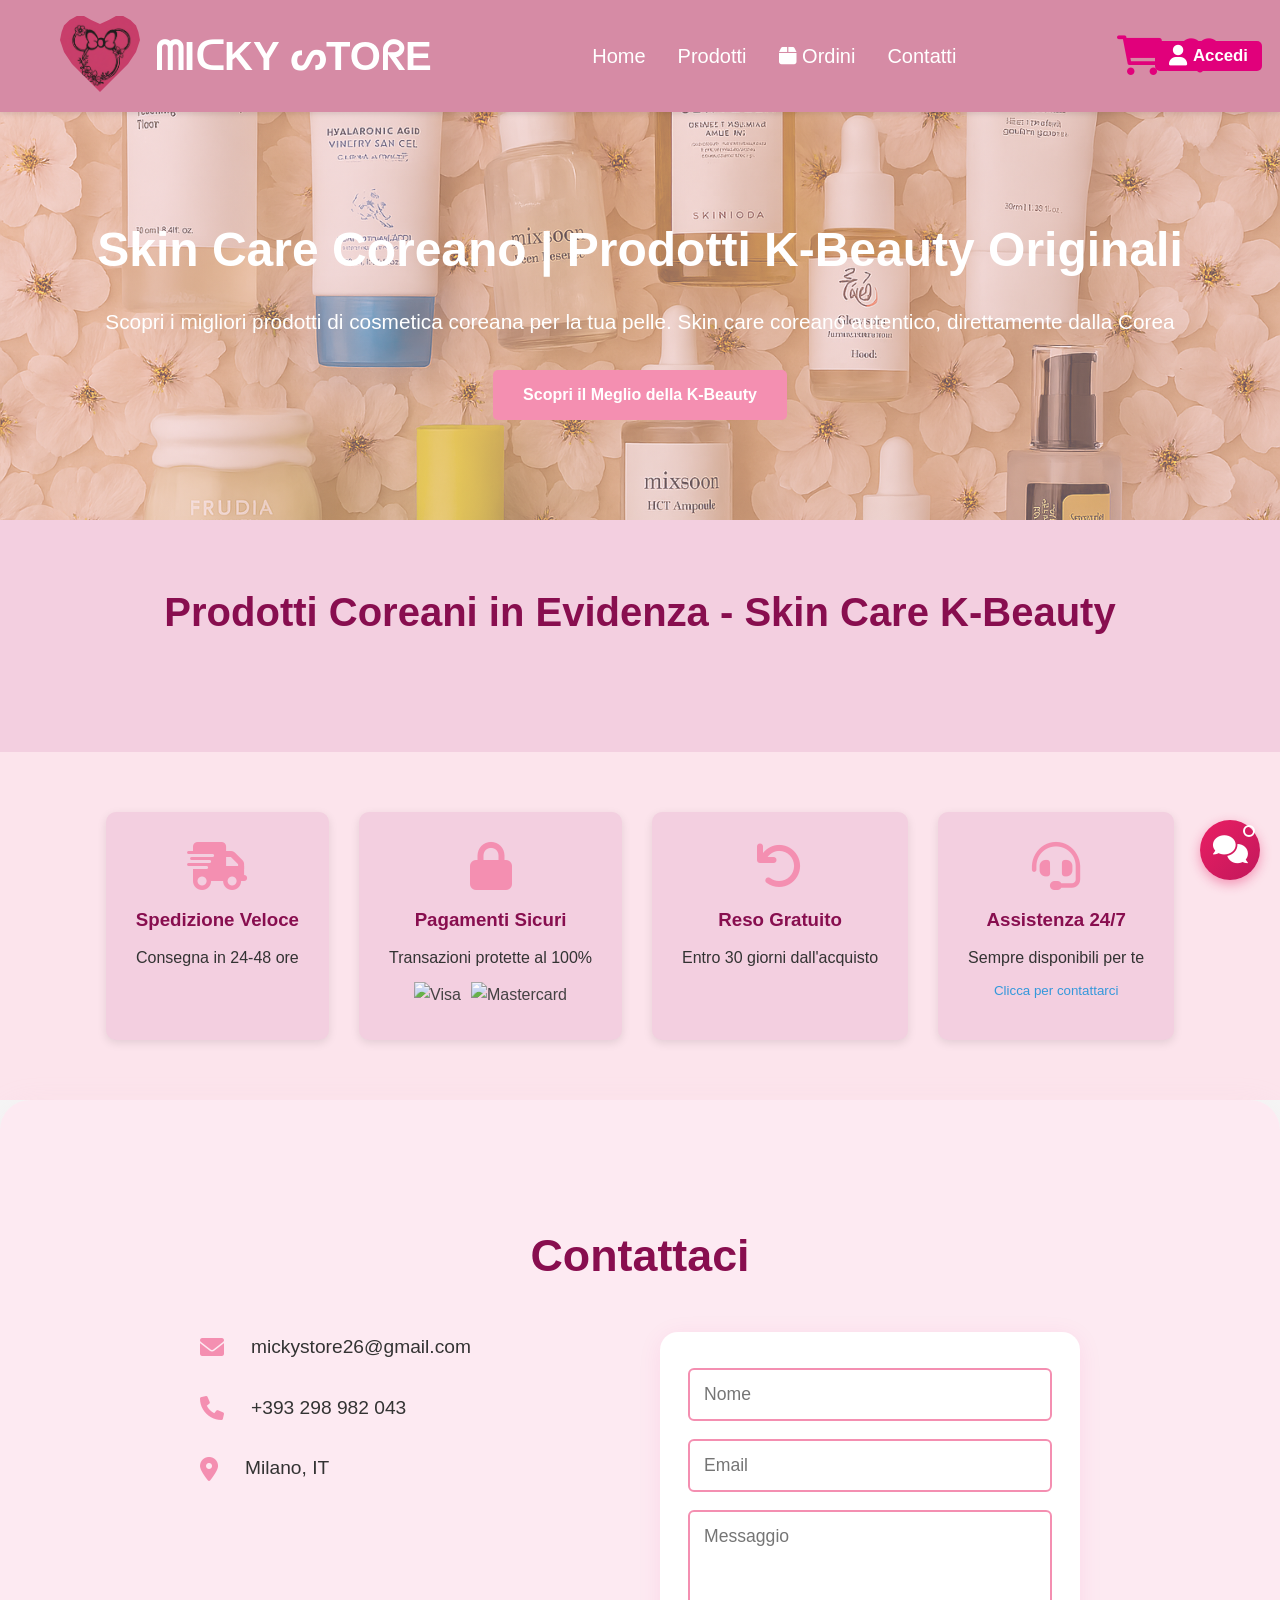
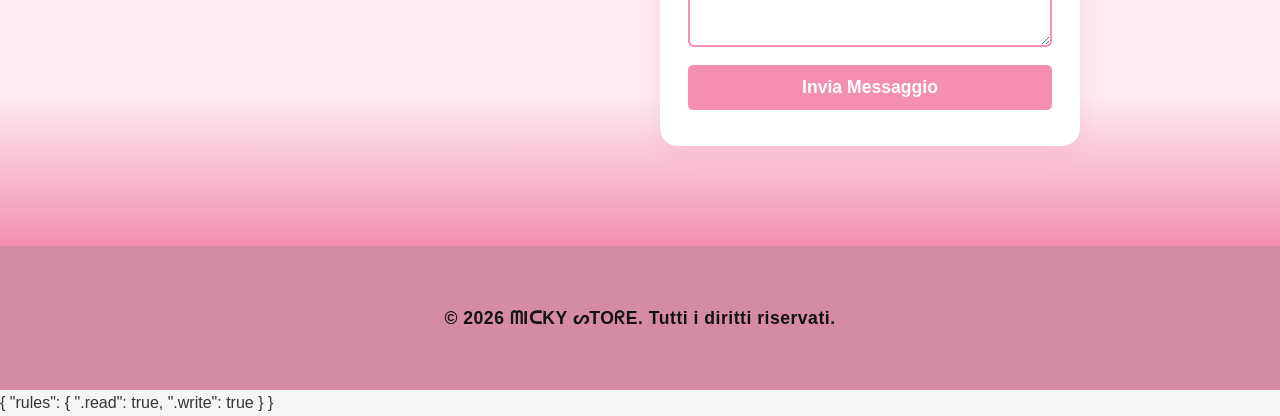
==== index.html @ f50eaa37 "Add files via upload" ====
<!DOCTYPE html>
<html lang="it">

<head>
    <meta charset="UTF-8">
    <meta name="viewport" content="width=device-width, initial-scale=1.0">
    <title>Skin Care Coreano | Prodotti Coreani | ᗰIᑕKY ᔕTOᖇE</title>
    <meta name="description"
        content="Scopri i migliori prodotti di skin care coreano su ᗰIᑕKY ᔕTOᖇE. Cosmetici coreani, K-beauty, prodotti skincare originali dalla Corea. Spedizione in Italia.">
    <meta name="keywords"
        content="skin care coreano, prodotti coreani, k-beauty, cosmetici coreani, skincare coreano, prodotti skincare, beauty coreano, cosmesi coreana, prodotti bellezza coreani">
    <meta name="author" content="ᗰIᑕKY ᔕTOᖇE">
    <meta property="og:title" content="Skin Care Coreano | Prodotti Coreani | ᗰIᑕKY ᔕTOᖇE">
    <meta property="og:description"
        content="I migliori prodotti di skin care coreano e K-beauty. Cosmetici originali dalla Corea.">
    <meta property="og:type" content="website">
    <meta property="og:url" content="https://spiffy-biscotti-c4f42a.netlify.app/">
    <link rel="stylesheet" href="styles.css?v=22">
    <link rel="stylesheet" href="chat.css">
    <link rel="stylesheet" href="https://cdnjs.cloudflare.com/ajax/libs/font-awesome/6.0.0/css/all.min.css">
</head>

<body>
    <!-- Login Modal -->
    <div id="login-modal" class="modal" style="display:none;">
        <div class="modal-content">
            <span class="close-modal" id="close-login-modal">&times;</span>
            <h2>Accedi</h2>
            <form id="login-form">
                <label for="login-username">Username</label>
                <input type="text" id="login-username" name="username" required autocomplete="username">
                <label for="login-password">Password</label>
                <input type="password" id="login-password" name="password" required autocomplete="current-password">
                <div class="remember-row">
                    <input type="checkbox" id="remember-me" name="remember">
                    <label for="remember-me">Ricordami</label>
                </div>
                <button type="submit" class="btn btn-primary">Accedi</button>
            </form>
            <div class="create-account-row">
                <span>Non hai un account?</span>
                <a href="#" id="create-account-link">Crea account</a>
            </div>
        </div>
    </div>
    <!-- Modal Crea Account -->
    <div id="register-modal" class="modal" style="display:none;">
        <div class="modal-content">
            <span class="close-modal" id="close-register-modal">&times;</span>
            <h2>Crea Account</h2>
            <form id="register-form">
                <label for="register-username">Username</label>
                <input type="text" id="register-username" name="username" required autocomplete="username">
                <label for="register-email">Email</label>
                <input type="email" id="register-email" name="email" required autocomplete="email">
                <label for="register-phone">Numero di telefono</label>
                <div class="phone-row">
                    <select id="register-prefix" name="prefix" required style="width: 32%; min-width: 80px;">
                        <option value="+39">🇮🇹 +39</option>
                        <option value="+1">🇺🇸 +1</option>
                        <option value="+44">🇬🇧 +44</option>
                        <option value="+33">🇫🇷 +33</option>
                        <option value="+49">🇩🇪 +49</option>
                        <option value="+34">🇪🇸 +34</option>
                        <option value="+81">🇯🇵 +81</option>
                        <option value="+82">🇰🇷 +82</option>
                        <option value="+86">🇨🇳 +86</option>
                        <option value="+7">🇷🇺 +7</option>
                        <option value="+91">🇮🇳 +91</option>
                        <option value="+55">🇧🇷 +55</option>
                        <option value="+52">🇲🇽 +52</option>
                        <option value="+61">🇦🇺 +61</option>
                        <option value="+90">🇹🇷 +90</option>
                        <option value="+20">🇪🇬 +20</option>
                        <option value="+212">🇲🇦 +212</option>
                        <option value="+234">🇳🇬 +234</option>
                        <option value="+27">🇿🇦 +27</option>
                        <option value="+62">🇮🇩 +62</option>
                        <option value="+66">🇹🇭 +66</option>
                        <option value="+63">🇵🇭 +63</option>
                        <option value="+972">🇮🇱 +972</option>
                        <option value="+7-7">🇰🇿 +7-7</option>
                        <option value="+358">🇫🇮 +358</option>
                        <option value="+46">🇸🇪 +46</option>
                        <option value="+47">🇳🇴 +47</option>
                        <option value="+48">🇵🇱 +48</option>
                        <option value="+351">🇵🇹 +351</option>
                        <option value="+420">🇨🇿 +420</option>
                        <option value="+421">🇸🇰 +421</option>
                        <option value="+386">🇸🇮 +386</option>
                        <option value="+43">🇦🇹 +43</option>
                        <option value="+31">🇳🇱 +31</option>
                        <option value="+32">🇧🇪 +32</option>
                        <option value="+36">🇭🇺 +36</option>
                        <option value="+40">🇷🇴 +40</option>
                        <option value="+30">🇬🇷 +30</option>
                        <option value="+353">🇮🇪 +353</option>
                        <option value="+380">🇺🇦 +380</option>
                        <option value="+375">🇧🇾 +375</option>
                        <option value="+994">🇦🇿 +994</option>
                        <option value="+995">🇬🇪 +995</option>
                        <option value="+998">🇺🇿 +998</option>
                        <option value="+961">🇱🇧 +961</option>
                        <option value="+962">🇯🇴 +962</option>
                        <option value="+964">🇮🇶 +964</option>
                        <option value="+965">🇰🇼 +965</option>
                        <option value="+966">🇸🇦 +966</option>
                        <option value="+971">🇦🇪 +971</option>
                        <option value="+973">🇧🇭 +973</option>
                        <option value="+974">🇶🇦 +974</option>
                        <option value="+975">🇧🇹 +975</option>
                        <option value="+976">🇲🇳 +976</option>
                        <option value="+977">🇳🇵 +977</option>
                        <option value="+880">🇧🇩 +880</option>
                        <option value="+94">🇱🇰 +94</option>
                        <option value="+95">🇲🇲 +95</option>
                        <option value="+960">🇲🇻 +960</option>
                        <option value="+961">🇱🇧 +961</option>
                        <option value="+962">🇯🇴 +962</option>
                        <option value="+963">🇸🇾 +963</option>
                        <option value="+964">🇮🇶 +964</option>
                        <option value="+965">🇰🇼 +965</option>
                        <option value="+966">🇸🇦 +966</option>
                        <option value="+967">🇾🇪 +967</option>
                        <option value="+968">🇴🇲 +968</option>
                        <option value="+970">🇵🇸 +970</option>
                        <option value="+971">🇦🇪 +971</option>
                        <option value="+972">🇮🇱 +972</option>
                        <option value="+973">🇧🇭 +973</option>
                        <option value="+974">🇶🇦 +974</option>
                        <option value="+975">🇧🇹 +975</option>
                        <option value="+976">🇲🇳 +976</option>
                        <option value="+977">🇳🇵 +977</option>
                        <!-- Altri prefissi possono essere aggiunti -->
                    </select>
                    <input type="tel" id="register-phone" name="phone" required pattern="[0-9]{5,15}" autocomplete="tel"
                        placeholder="es. 3331234567" style="width: 66%; margin-left: 2%;">
                </div>
                <label for="register-password">Password</label>
                <input type="password" id="register-password" name="password" required autocomplete="new-password">
                <button type="submit" class="btn btn-primary">Registrati</button>
            </form>
        </div>
    </div>
    <!-- Header e Navigazione -->
    <header>
        <nav class="navbar">
            <div class="container">
                <div class="logo">
                    <img src="1768777026909.jpg" alt="Skin Care Coreano - Prodotti Coreani K-Beauty" class="logo-img">
                    <h1 class="store-name">ᗰIᑕKY ᔕTOᖇE</h1>
                </div>
                <div class="login-absolute">
                    <a href="#" class="login-link" title="Accedi">
                        <i class="fas fa-user"></i>
                        <span class="login-text">Accedi</span>
                    </a>
                </div>
                <ul class="nav-menu">
                    <li><a href="index.html" class="active">Home</a></li>
                    <li><a href="prodotti.html">Prodotti</a></li>
                    <li><a href="ordini-admin.html"><i class="fas fa-box"></i> Ordini</a></li>
                    <li><a href="#contatti">Contatti</a></li>
                </ul>
                <div class="cart-wishlist">
                    <a href="carrello.html" class="cart-link">
                        <i class="fas fa-shopping-cart"></i>
                        <span id="cart-count" class="cart-count">0</span>
                    </a>
                    <a href="#" class="wishlist-link" onclick="showWishlistModal()" title="La mia lista desideri">
                        <i class="fas fa-heart"></i>
                        <span class="wishlist-count">0</span>
                    </a>
                </div>
            </div>
        </nav>
    </header>

    <!-- Hero Section -->
    <section class="hero">
        <div class="hero-content">
            <h2>Skin Care Coreano | Prodotti K-Beauty Originali</h2>
            <p>Scopri i migliori prodotti di cosmetica coreana per la tua pelle. Skin care coreano autentico,
                direttamente dalla Corea</p>
            <a href="prodotti.html" class="btn btn-primary">Scopri il Meglio della K-Beauty</a>
        </div>
    </section>

    <!-- Prodotti in Evidenza -->
    <section class="featured-products">
        <div class="container">
            <h2 class="section-title">Prodotti Coreani in Evidenza - Skin Care K-Beauty</h2>
            <div class="products-grid" id="featured-products">
                <!-- I prodotti verranno caricati dinamicamente -->
            </div>
        </div>
    </section>

    <!-- Caratteristiche -->
    <section class="features">
        <div class="container">
            <div class="features-grid">
                <div class="feature-card">
                    <i class="fas fa-shipping-fast"></i>
                    <h3>Spedizione Veloce</h3>
                    <p>Consegna in 24-48 ore</p>
                </div>
                <div class="feature-card">
                    <i class="fas fa-lock"></i>
                    <h3>Pagamenti Sicuri</h3>
                    <p>Transazioni protette al 100%</p>
                    <div class="payment-logos">
                        <img src="Visa_Brandmark_RGB_2021_PNG/Visa_Brandmark_Blue_RGB_2021.png" alt="Visa"
                            class="payment-logo">
                        <img src="Mastercard%20Symbol%20-%20PNG/Artwork/Mastercard%20Symbol%2045px%20PNG/ma_symbol_opt_45_1x.png"
                            alt="Mastercard" class="payment-logo">
                    </div>
                </div>
                <div class="feature-card">
                    <i class="fas fa-undo"></i>
                    <h3>Reso Gratuito</h3>
                    <p>Entro 30 giorni dall'acquisto</p>
                </div>
                <div class="feature-card" style="cursor: pointer;"
                    onclick="window.location.href='mailto:mickystore26@gmail.com?subject=Richiesta Assistenza'">
                    <i class="fas fa-headset"></i>
                    <h3>Assistenza 24/7</h3>
                    <p>Sempre disponibili per te</p>
                    <small style="color: #3498db; margin-top: 10px; display: block;">Clicca per contattarci</small>
                </div>
            </div>
        </div>
    </section>

    <!-- Contatti -->
    <section id="contatti" class="contact"
        style="padding: 120px 0 100px 0; background: linear-gradient(180deg, #fdeaf2 80%, #f48fb1 100%); border-radius: 30px 30px 0 0; box-shadow: 0 8px 32px rgba(243, 207, 224, 0.18);">
        <div class="container">
            <h2 class="section-title" style="font-size: 2.8rem; margin-bottom: 2.5rem;">Contattaci</h2>
            <div class="contact-content"
                style="display: flex; flex-wrap: wrap; gap: 60px; justify-content: center; align-items: flex-start;">
                <div class="contact-info" style="flex: 1 1 320px; max-width: 400px;">
                    <div class="info-item" style="margin-bottom: 30px; font-size: 1.2rem;">
                        <i class="fas fa-envelope"></i>
                        <p style="margin-left: 12px;">mickystore26@gmail.com</p>
                    </div>
                    <div class="info-item" style="margin-bottom: 30px; font-size: 1.2rem;">
                        <i class="fas fa-phone"></i>
                        <p style="margin-left: 12px;">+393 298 982 043</p>
                    </div>
                    <div class="info-item" style="font-size: 1.2rem;">
                        <i class="fas fa-map-marker-alt"></i>
                        <p style="margin-left: 12px;">Milano, IT</p>
                    </div>
                </div>
                <form class="contact-form" id="contact-form"
                    style="flex: 1 1 320px; max-width: 420px; background: #fff; border-radius: 18px; box-shadow: 0 4px 24px rgba(225,0,123,0.08); padding: 36px 28px; display: flex; flex-direction: column; gap: 18px;">
                    <input type="text" name="name" placeholder="Nome" required
                        style="padding: 14px; border: 2px solid #f48fb1; border-radius: 6px; font-size: 1.1rem;">
                    <input type="email" name="email" placeholder="Email" required
                        style="padding: 14px; border: 2px solid #f48fb1; border-radius: 6px; font-size: 1.1rem;">
                    <textarea name="message" placeholder="Messaggio" rows="5" required
                        style="padding: 14px; border: 2px solid #f48fb1; border-radius: 6px; font-size: 1.1rem;"></textarea>
                    <button type="submit" class="btn btn-primary" style="font-size: 1.1rem;">Invia Messaggio</button>
                </form>
            </div>
        </div>
    </section>

    <!-- Footer -->
    <footer>
        <div class="container" style="text-align: center; padding: 18px 0 8px 0;">
            <p style="margin: 0 auto; font-size: 1.1rem; font-weight: 600; letter-spacing: 0.5px; color: #111;">&copy;
                2026 ᗰIᑕKY ᔕTOᖇE. Tutti i diritti riservati.</p>
        </div>
    </footer>

    <script src="script.js"></script>
    <!-- Firebase SDK -->
    <script src="https://www.gstatic.com/firebasejs/8.10.1/firebase-app.js"></script>
    <script src="https://www.gstatic.com/firebasejs/8.10.1/firebase-database.js"></script>
    <script src="https://www.gstatic.com/firebasejs/8.10.1/firebase-auth.js"></script>
    <script>
        // Configurazione Firebase reale
        const firebaseConfig = {
            apiKey: "AIzaSyBINdSuBqKjP8pW_wx_i6O15PCQSpduubs",
            authDomain: "my-project-db329.firebaseapp.com",
            databaseURL: "https://my-project-db329-default-rtdb.firebaseio.com",
            projectId: "my-project-db329",
            storageBucket: "my-project-db329.firebasestorage.app",
            messagingSenderId: "898811994508",
            appId: "1:898811994508:web:891289864eaf7f0e50b6a9",
            measurementId: "G-3742HRSZ0L"
        };
        firebase.initializeApp(firebaseConfig);
        const db = firebase.database();
        // Autenticazione anonima
        firebase.auth().signInAnonymously().catch((error) => {
            console.error('Errore autenticazione Firebase:', error);
        });
    </script>
    <script src="chat.js?v=3"></script>
</body>

</html>

{
"rules": {
".read": true,
".write": true
}
}
---- styles.css ----
/* Allinea prefisso e telefono nella registrazione */
.phone-row {
    display: flex;
    gap: 0.5rem;
    align-items: center;
    margin-bottom: 0.7rem;
}

/* Modal Login */
.modal {
    display: none;
    position: fixed;
    z-index: 3000;
    left: 0;
    top: 0;
    width: 100vw;
    height: 100vh;
    background: rgba(0, 0, 0, 0.35);
    align-items: center;
    justify-content: center;
}

/* Mostra il modal solo quando ha la classe active */
.modal.active {
    display: flex !important;
    z-index: 3000;
}

.modal-content {
    background: #fff;
    padding: 2.5rem 2rem 2rem 2rem;
    border-radius: 12px;
    box-shadow: 0 4px 32px rgba(0, 0, 0, 0.18);
    min-width: 320px;
    max-width: 90vw;
    position: relative;
    display: flex;
    flex-direction: column;
    gap: 1.1rem;
}

.modal-content h2 {
    color: #e1007b;
    margin-bottom: 0.5rem;
    font-size: 1.5rem;
    text-align: center;
}

.modal-content label {
    font-weight: 500;
    margin-bottom: 0.2rem;
}

.modal-content input[type="text"],
.modal-content input[type="password"],
.modal-content input[type="email"],
.modal-content input[type="tel"] {
    width: 100%;
    padding: 0.5rem 0.7rem;
    border: 1px solid #e7b2c7;
    border-radius: 5px;
    margin-bottom: 0.7rem;
    font-size: 1rem;
}

.remember-row {
    display: flex;
    align-items: center;
    gap: 0.5rem;
    margin-bottom: 1rem;
}

.create-account-row {
    text-align: center;
    margin-top: 0.5rem;
    font-size: 0.98rem;
}

.create-account-row a {
    color: #e1007b;
    text-decoration: underline;
    margin-left: 0.3rem;
}

.close-modal {
    position: absolute;
    top: 10px;
    right: 18px;
    font-size: 1.5rem;
    color: #e1007b;
    cursor: pointer;
    font-weight: bold;
}

/* Login absolute right */
.login-absolute {
    position: fixed;
    right: 0;
    top: 24px;
    height: 64px;
    display: flex;
    align-items: center;
    padding-right: 18px;
    z-index: 2000;
}

.navbar .container {
    position: relative;
}

/* Cart, Wishlist, Login icons container */
.cart-wishlist-login {
    display: flex;
    align-items: center;
    gap: 18px;
}

/* Login widget styles */
.cart-link {
    position: relative;
    color: #e1007b;
    font-size: 2.5rem;
    text-decoration: none;
    transition: color 0.3s;
}

.cart-link:hover {
    color: #e1007b;
}

.wishlist-link {
    color: #e1007b;
    font-size: 2.5rem;
    text-decoration: none;
    transition: color 0.3s;
}

.wishlist-link:hover {
    color: #e1007b;
}

.login-link .fa-user {
    font-size: 1.3rem;
}

.login-text {
    font-size: 1.05rem;
}

/* Cart and Wishlist icons container */
.cart-wishlist {
    display: flex;
    align-items: center;
    gap: 18px;
}

.login-link {
    display: flex;
    align-items: center;
    gap: 6px;
    color: #fff;
    background: #e1007b;
    font-size: 1.15rem;
    text-decoration: none;
    font-weight: 600;
    padding: 2px 14px;
    border-radius: 5px;
    transition: background 0.2s, color 0.2s;
}

.logout-link {
    display: flex;
    align-items: center;
    gap: 6px;
    color: #fff;
    background: #e1007b;
    font-size: 1.15rem;
    text-decoration: none;
    font-weight: 600;
    padding: 2px 14px;
    border-radius: 5px;
    transition: background 0.2s, color 0.2s;
    margin-left: 0;
}

.logout-link:hover {
    background: #d68ba5;
    color: #fff;
}

.login-link:hover {
    background: #e1007b;
    color: #fff;
}

/* Reset e Impostazioni Generali */
* {
    margin: 0;
    padding: 0;
    box-sizing: border-box;
}

body {
    font-family: 'Segoe UI', Tahoma, Geneva, Verdana, sans-serif;
    line-height: 1.6;
    color: #333;
    background-color: #f5f5f5;
}

.container {
    max-width: 1200px;
    margin: 0 auto;
    padding: 0 20px;
}

/* Header e Navigazione */
header {
    background-color: #d68ba5;
    color: white;
    box-shadow: 0 2px 5px rgba(0, 0, 0, 0.1);
    position: sticky;
    top: 0;
    z-index: 1000;
}

.navbar {
    padding: 1rem 0;
}

.navbar .container {
    display: flex;
    justify-content: space-between;
    align-items: center;
}

.logo {
    display: flex;
    align-items: center;
    gap: 15px;
}

.logo-img {
    height: 80px;
    width: 80px;
    object-fit: cover;
    filter: drop-shadow(0 2px 4px rgba(0, 0, 0, 0.2));
    clip-path: polygon(50% 10%,
            61% 5%, 70% 0%, 79% 0%, 88% 5%,
            95% 12%, 98% 20%, 100% 30%,
            95% 45%, 85% 60%, 70% 75%,
            50% 95%,
            30% 75%, 15% 60%, 5% 45%,
            0% 30%, 2% 20%, 5% 12%,
            12% 5%, 21% 0%, 30% 0%, 39% 5%);
}

.store-name {
    color: #fff;
    font-size: 2.5rem;
    font-weight: 700;
    margin: 0;
}

.logo i {
    color: #ff80ab;
}

.nav-menu {
    display: flex;
    list-style: none;
    gap: 2rem;
}

.nav-menu a {
    color: white;
    text-decoration: none;
    font-weight: 500;
    font-size: 1.25rem;
    transition: color 0.3s;
}

.nav-menu a:hover {
    color: #ec407a;
    font-weight: bold;
}

.cart-icon {
    position: relative;
}

.cart-icon a {
    color: white;
    font-size: 2rem;
    position: relative;
    text-decoration: none;
}

.cart-icon a.active {
    color: #ff80ab;
}

.cart-count,
.wishlist-count {
    position: absolute;
    top: -8px;
    right: -8px;
    background-color: #f48fb1;
    color: white;
    border-radius: 50%;
    width: 24px;
    height: 24px;
    display: flex;
    align-items: center;
    justify-content: center;
    font-size: 0.85rem;
    font-weight: bold;
    /* Animation for badge */
    transition: box-shadow 0.2s;
}

/* Pulse animation for cart badge */
.cart-count.pulse,
.cart-count:hover {
    animation: cart-badge-pulse 0.6s;
}

@keyframes cart-badge-pulse {
    0% {
        transform: scale(1);
        box-shadow: 0 0 0 0 rgba(225, 0, 90, 0.7);
    }

    70% {
        transform: scale(1.2);
        box-shadow: 0 0 0 10px rgba(225, 0, 90, 0);
    }

    100% {
        transform: scale(1);
        box-shadow: 0 0 0 0 rgba(225, 0, 90, 0);
    }
}


/* Hero Section */
.hero {
    /* Stronger pink overlay */
    background: linear-gradient(135deg, rgba(243, 207, 224, 0.40) 0%, rgba(243, 207, 224, 0.40) 100%),
        url("sfondo orizzontale p.png") center/cover no-repeat;
    color: white;
    padding: 100px 20px;
    text-align: center;
}

.hero-content h2 {
    font-size: 3rem;
    margin-bottom: 1rem;
}

.hero-content p {
    font-size: 1.3rem;
    margin-bottom: 2rem;
}

/* Bottoni */
.btn {
    display: inline-block;
    padding: 12px 30px;
    text-decoration: none;
    border-radius: 5px;
    font-weight: 600;
    transition: all 0.3s;
    border: none;
    cursor: pointer;
    font-size: 1rem;
}

.btn-primary {
    background-color: #f48fb1;
    color: white;
}

.btn-primary:hover {
    background-color: #d68ba5;
    transform: translateY(-2px);
    box-shadow: 0 5px 15px rgba(233, 30, 99, 0.3);
}

.btn-secondary {
    background-color: #95a5a6;
    color: white;
}

.btn-secondary:hover {
    background-color: #7f8c8d;
}

.btn-block {
    display: block;
    width: 100%;
    margin-bottom: 10px;
}

/* Sezioni */
.section-title {
    text-align: center;
    font-size: 2.5rem;
    margin-bottom: 3rem;
    color: #880e4f;
}

.featured-products,
.products-catalog {
    padding: 60px 20px;
    background-color: #f3cfe0;
}

/* Griglia Prodotti */
.products-grid {
    display: grid;
    grid-template-columns: repeat(auto-fill, minmax(280px, 1fr));
    gap: 30px;
}

.product-card {
    background: #fdeaf2;
    border-radius: 10px;
    overflow: hidden;
    box-shadow: 0 3px 10px rgba(0, 0, 0, 0.1);
    transition: transform 0.3s, box-shadow 0.3s;
}

.product-card:hover {
    transform: translateY(-5px);
    box-shadow: 0 5px 20px rgba(0, 0, 0, 0.15);
}

.product-image {
    width: 100%;
    height: 250px;
    object-fit: cover;
}

.product-info {
    padding: 20px;
}

.product-category {
    color: #7f8c8d;
    font-size: 0.9rem;
    background: #f3cfe0;
    margin-bottom: 5px;
}

.product-name {
    font-size: 1.2rem;
    margin-bottom: 10px;
    color: #880e4f;
}

.product-description {
    color: #7f8c8d;
    font-size: 0.9rem;
    margin-bottom: 15px;
}

.product-footer {
    display: flex;
    justify-content: space-between;
    align-items: center;
}

.product-price {
    font-size: 1.5rem;
    font-weight: bold;
    color: #d68ba5;
}

.btn-add-cart {
    background-color: #f48fb1;
    color: white;
    border: none;
    padding: 10px 20px;
    border-radius: 5px;
    cursor: pointer;
    font-weight: 600;
    transition: background-color 0.3s;
}

.btn-add-cart:hover {
    background-color: #d68ba5;
}

/* Caratteristiche */
.features {
    padding: 60px 20px;
    background-color: #fce4ec;
}

.features-grid {
    display: flex;
    flex-direction: row;
    gap: 30px;
    justify-content: center;
    align-items: stretch;
}

.feature-card {
    text-align: center;
    padding: 30px;
    background: #f3cfe0;
    border-radius: 10px;
    box-shadow: 0 3px 10px rgba(0, 0, 0, 0.1);
}

.feature-card i {
    font-size: 3rem;
    color: #f48fb1;
    margin-bottom: 15px;
}

.feature-card h3 {
    margin-bottom: 10px;
    color: #880e4f;
}

/* Payment Logos */
.payment-logos {
    display: flex;
    gap: 10px;
    justify-content: center;
    align-items: center;
    margin-top: 12px;
}

.payment-logo {
    height: 28px;
    width: auto;
    opacity: 0.9;
    transition: all 0.3s;
}

.payment-logo:hover {
    opacity: 1;
    transform: scale(1.08);
}

/* Filtri */
.filters {
    background-color: #f3cfe0;
    padding: 30px 20px;
    box-shadow: 0 2px 5px rgba(0, 0, 0, 0.1);
}

.filter-bar {
    display: flex;
    gap: 20px;
    flex-wrap: wrap;
    align-items: center;
}

.search-box {
    flex: 1;
    min-width: 200px;
    position: relative;
}

.search-box input {
    width: 100%;
    padding: 12px 40px 12px 15px;
    border: 2px solid #ddd;
    border-radius: 5px;
    font-size: 1rem;
}

.search-box i {
    position: absolute;
    right: 15px;
    top: 50%;
    transform: translateY(-50%);
}

.sort-filter select {
    padding: 12px 15px;
    border: 2px solid #ddd;
    border-radius: 5px;
    font-size: 1rem;
    cursor: pointer;
}

/* Contatti */
.contact {
    padding: 100px 20px 80px 20px;
    background: linear-gradient(180deg, #fdeaf2 80%, #f48fb1 100%);
    border-radius: 30px 30px 0 0;
    margin-bottom: 0;
    box-shadow: 0 8px 32px rgba(243, 207, 224, 0.18);
}

.contact-content {
    display: grid;
    grid-template-columns: repeat(auto-fit, minmax(300px, 1fr));
    gap: 40px;
}

.contact-info .info-item {
    display: flex;
    align-items: center;
    gap: 15px;
    margin-bottom: 20px;
}

.contact-info i {
    font-size: 1.5rem;
    color: #f48fb1;
}

.contact-form {
    display: flex;
    flex-direction: column;
    gap: 15px;
}

.contact-form input,
.contact-form textarea {
    padding: 12px;
    border: 2px solid #ddd;
    border-radius: 5px;
    font-size: 1rem;
    font-family: inherit;
}

/* Carrello */
.cart-section {
    padding: 60px 20px;
    min-height: 60vh;
}

.empty-cart {
    text-align: center;
    padding: 60px 20px;
}

.empty-cart i {
    font-size: 5rem;
    color: #bdc3c7;
    margin-bottom: 20px;
}

.empty-cart h3 {
    font-size: 2rem;
    margin-bottom: 10px;
    color: #2c3e50;
}

.cart-content {
    background: #f3cfe0;
    border-radius: 10px;
    padding: 30px;
    box-shadow: 0 3px 10px rgba(0, 0, 0, 0.1);
}

#cart-items {
    display: grid;
    grid-template-columns: 2fr 1fr;
    gap: 30px;
}

.cart-item {
    display: flex;
    gap: 20px;
    padding: 20px;
    border: 1px solid #ecf0f1;
    border-radius: 10px;
    margin-bottom: 15px;
}

.cart-item-image {
    width: 100px;
    height: 100px;
    object-fit: cover;
    border-radius: 5px;
}

.cart-item-details {
    flex: 1;
}

.cart-item-name {
    font-size: 1.2rem;
    font-weight: 600;
    margin-bottom: 5px;
}

.cart-item-price {
    color: #d68ba5;
    font-weight: 600;
    font-size: 1.1rem;
    margin-bottom: 10px;
}

.cart-item-quantity {
    display: flex;
    align-items: center;
    gap: 10px;
}

.quantity-btn {
    background-color: #f48fb1;
    color: white;
    border: none;
    width: 30px;
    height: 30px;
    border-radius: 5px;
    cursor: pointer;
    font-size: 1rem;
}

.quantity-btn:hover {
    background-color: #d68ba5;
}

.remove-btn {
    background-color: #d68ba5;
    color: white;
    border: none;
    padding: 8px 15px;
    border-radius: 5px;
    cursor: pointer;
    margin-top: 10px;
}

.remove-btn:hover {
    background-color: #880e4f;
}

.cart-summary {
    background-color: #fce4ec;
    padding: 25px;
    border-radius: 10px;
    height: fit-content;
}

.cart-summary h3 {
    margin-bottom: 20px;
    color: #880e4f;
}

.summary-row {
    display: flex;
    justify-content: space-between;
    margin-bottom: 15px;
    font-size: 1.1rem;
}

.summary-row.total {
    border-top: 2px solid #bdc3c7;
    padding-top: 15px;
    font-weight: bold;
    font-size: 1.3rem;
    color: #880e4f;
}

/* Footer */
footer {
    background-color: #d68ba5;
    color: white;
    padding: 40px 20px 50px 20px;
    text-align: center;
    font-size: 1.15rem;
    letter-spacing: 0.5px;
    display: flex;
    flex-direction: column;
    align-items: center;
    justify-content: center;
}

.social-links {
    margin-top: 15px;
}

.social-links a {
    color: white;
    font-size: 1.5rem;
    margin: 0 10px;
    transition: color 0.3s;
}

.social-links a:hover {
    color: #ff80ab;
}

/* Responsive */
@media (max-width: 768px) {
    .navbar .container {
        flex-wrap: wrap;
    }

    .nav-menu {
        flex-direction: column;
        gap: 1rem;
        width: 100%;
        margin-top: 1rem;
    }

    .hero-content h2 {
        font-size: 2rem;
    }

    .hero-content p {
        font-size: 1rem;
    }

    #cart-items {
        grid-template-columns: 1fr;
    }

    .cart-item {
        flex-direction: column;
        text-align: center;
    }

    .cart-item-image {
        width: 100%;
        height: 200px;
    }

}

/* Wishlist Button Styles */
.product-actions {
    display: flex;
    gap: 0.5rem;
    width: 100%;
}

.btn-wishlist {
    background: #e91e63;
    border: none;
    color: white;
    padding: 0.5rem 1rem;
    border-radius: 5px;
    cursor: pointer;
    font-size: 1rem;
    transition: background 0.3s ease;
    display: flex;
    align-items: center;
    justify-content: center;
}

.btn-wishlist:hover {
    background: #c2185b;
}

.btn-add-cart {
    flex: 1;
}

.wishlist-count {
    position: absolute;
    top: -8px;
    right: -8px;
    background-color: #e91e63;
    color: white;
    border-radius: 50%;
    width: 24px;
    height: 24px;
    display: flex;
    align-items: center;
    justify-content: center;
    font-size: 0.85rem;
    font-weight: bold;
    transition: box-shadow 0.2s;
}

/* Wishlist Modal Styles */
.wishlist-modal {
    display: none;
    position: fixed;
    z-index: 3000;
    left: 0;
    top: 0;
    width: 100vw;
    height: 100vh;
    background: rgba(0, 0, 0, 0.35);
    align-items: center;
    justify-content: center;
}

.wishlist-modal.active {
    display: flex !important;
}

.wishlist-modal-content {
    background: #fff;
    border-radius: 12px;
    box-shadow: 0 4px 32px rgba(0, 0, 0, 0.18);
    width: 90%;
    max-width: 600px;
    max-height: 80vh;
    display: flex;
    flex-direction: column;
}

.wishlist-modal-header {
    background: #e91e63;
    color: white;
    padding: 1.5rem;
    border-radius: 12px 12px 0 0;
    display: flex;
    justify-content: space-between;
    align-items: center;
}

.wishlist-modal-header h2 {
    margin: 0;
    font-size: 1.5rem;
}

.close-wishlist {
    background: none;
    border: none;
    color: white;
    font-size: 2rem;
    cursor: pointer;
    padding: 0;
    width: 2rem;
    height: 2rem;
    display: flex;
    align-items: center;
    justify-content: center;
}

.close-wishlist:hover {
    opacity: 0.8;
}

.wishlist-modal-body {
    padding: 1.5rem;
    overflow-y: auto;
    flex: 1;
}

.empty-wishlist {
    text-align: center;
    color: #7f8c8d;
    padding: 2rem;
    font-size: 1.1rem;
}

.wishlist-items {
    display: flex;
    flex-direction: column;
    gap: 1rem;
}

.wishlist-item {
    display: flex;
    gap: 1rem;
    padding: 1rem;
    border: 1px solid #ecf0f1;
    border-radius: 8px;
    align-items: center;
}

.wishlist-item-image {
    width: 80px;
    height: 80px;
    object-fit: cover;
    border-radius: 5px;
}

.wishlist-item-info {
    flex: 1;
}

.wishlist-item-info h4 {
    margin: 0 0 0.5rem 0;
    color: #2c3e50;
}

.wishlist-item-price {
    color: #e91e63;
    font-weight: bold;
    margin: 0;
}

.wishlist-item-actions {
    display: flex;
    gap: 0.5rem;
}

.btn-small {
    background: #27ae60;
    border: none;
    color: white;
    padding: 0.5rem 0.8rem;
    border-radius: 5px;
    cursor: pointer;
    font-size: 0.9rem;
    transition: background 0.3s ease;
}

.btn-small:hover {
    background: #229954;
}

.btn-remove {
    background: #e74c3c;
    border: none;
    color: white;
    padding: 0.5rem 0.8rem;
    border-radius: 5px;
    cursor: pointer;
    transition: background 0.3s ease;
}

.btn-remove:hover {
    background: #c0392b;
}
---- chat.css ----
/* Chat Widget Styles */
.chat-widget {
    position: fixed;
    bottom: 20px;
    right: 20px;
    z-index: 9999;
    font-family: 'Segoe UI', Tahoma, Geneva, Verdana, sans-serif;
}

/* Chat Button */
.chat-button {
    width: 60px;
    height: 60px;
    border-radius: 50%;
    background: linear-gradient(135deg, #e91e63 0%, #c2185b 100%);
    color: white;
    display: flex;
    align-items: center;
    justify-content: center;
    cursor: pointer;
    box-shadow: 0 4px 12px rgba(233, 30, 99, 0.4);
    transition: all 0.3s ease;
    position: relative;
}

.chat-button:hover {
    transform: scale(1.1);
    box-shadow: 0 6px 20px rgba(233, 30, 99, 0.6);
}

.chat-button.active {
    background: linear-gradient(135deg, #c2185b 0%, #880e4f 100%);
}

.chat-button i {
    font-size: 28px;
}

.chat-badge {
    position: absolute;
    top: 5px;
    right: 5px;
    width: 12px;
    height: 12px;
    border-radius: 50%;
    border: 2px solid white;
}

.chat-badge.online {
    background-color: #4caf50;
    animation: pulse 2s infinite;
}

.chat-badge.offline {
    background-color: #f44336;
}

@keyframes pulse {

    0%,
    100% {
        opacity: 1;
    }

    50% {
        opacity: 0.5;
    }
}

/* Chat Window */
.chat-window {
    position: absolute;
    bottom: 80px;
    right: 0;
    width: 350px;
    height: 500px;
    background: white;
    border-radius: 15px;
    box-shadow: 0 10px 40px rgba(0, 0, 0, 0.2);
    display: flex;
    flex-direction: column;
    opacity: 0;
    visibility: hidden;
    transform: translateY(20px) scale(0.95);
    transition: all 0.3s ease;
}

.chat-window.open {
    opacity: 1;
    visibility: visible;
    transform: translateY(0) scale(1);
}

/* Chat Header */
.chat-header {
    background: linear-gradient(135deg, #e91e63 0%, #c2185b 100%);
    color: white;
    padding: 20px;
    border-radius: 15px 15px 0 0;
    display: flex;
    justify-content: space-between;
    align-items: center;
}

.chat-header-content {
    display: flex;
    align-items: center;
    gap: 12px;
}

.chat-header-content i {
    font-size: 24px;
}

.chat-header h4 {
    margin: 0;
    font-size: 16px;
    font-weight: 600;
}

.chat-status {
    font-size: 12px;
    opacity: 0.9;
}

.chat-close-btn {
    background: none;
    border: none;
    color: white;
    font-size: 20px;
    cursor: pointer;
    padding: 5px;
    transition: transform 0.2s;
}

.chat-close-btn:hover {
    transform: scale(1.2);
}

/* Chat Body */
.chat-body {
    flex: 1;
    padding: 20px;
    overflow-y: auto;
    background-color: #fce4ec;
    display: flex;
    flex-direction: column;
    gap: 15px;
}

.chat-body::-webkit-scrollbar {
    width: 6px;
}

.chat-body::-webkit-scrollbar-track {
    background: #f1f1f1;
}

.chat-body::-webkit-scrollbar-thumb {
    background: #e91e63;
    border-radius: 3px;
}

/* Chat Messages */
.chat-message {
    display: flex;
    animation: messageSlide 0.3s ease;
}

@keyframes messageSlide {
    from {
        opacity: 0;
        transform: translateY(10px);
    }

    to {
        opacity: 1;
        transform: translateY(0);
    }
}

.message-content {
    padding: 12px 16px;
    border-radius: 18px;
    max-width: 80%;
    word-wrap: break-word;
    font-size: 14px;
    line-height: 1.4;
}

/* System Message */
.system-message {
    justify-content: center;
}

.system-message .message-content {
    background-color: #fff3e0;
    color: #e65100;
    text-align: center;
    font-size: 13px;
    max-width: 90%;
    border: 1px solid #ffb74d;
}

/* User Message */
.user-message {
    justify-content: flex-end;
}

.user-message .message-content {
    background: linear-gradient(135deg, #e91e63 0%, #c2185b 100%);
    color: white;
    border-radius: 18px 18px 4px 18px;
}

/* Operator Message */
.operator-message {
    justify-content: flex-start;
    gap: 8px;
}

.message-avatar {
    width: 32px;
    height: 32px;
    border-radius: 50%;
    background: linear-gradient(135deg, #ff80ab 0%, #f48fb1 100%);
    display: flex;
    align-items: center;
    justify-content: center;
    color: white;
    font-size: 14px;
    flex-shrink: 0;
}

.operator-message .message-content {
    background-color: white;
    color: #333;
    border-radius: 18px 18px 18px 4px;
    box-shadow: 0 2px 5px rgba(0, 0, 0, 0.1);
}

/* Chat Footer */
.chat-footer {
    padding: 15px;
    background: white;
    border-radius: 0 0 15px 15px;
    display: flex;
    gap: 10px;
    border-top: 1px solid #f0f0f0;
}

.chat-input {
    flex: 1;
    padding: 12px 15px;
    border: 2px solid #fce4ec;
    border-radius: 25px;
    font-size: 14px;
    outline: none;
    transition: border-color 0.3s;
}

.chat-input:focus {
    border-color: #e91e63;
}

.chat-send-btn {
    width: 45px;
    height: 45px;
    border-radius: 50%;
    background: linear-gradient(135deg, #e91e63 0%, #c2185b 100%);
    color: white;
    border: none;
    cursor: pointer;
    display: flex;
    align-items: center;
    justify-content: center;
    transition: all 0.3s;
}

.chat-send-btn:hover {
    transform: scale(1.1);
    box-shadow: 0 4px 12px rgba(233, 30, 99, 0.4);
}

.chat-send-btn i {
    font-size: 16px;
}

/* Responsive */
@media (max-width: 768px) {
    .chat-window {
        width: 320px;
        height: 450px;
    }

    .chat-widget {
        bottom: 15px;
        right: 15px;
    }
}

@media (max-width: 480px) {
    .chat-window {
        width: calc(100vw - 30px);
        height: 70vh;
        right: -15px;
    }
}
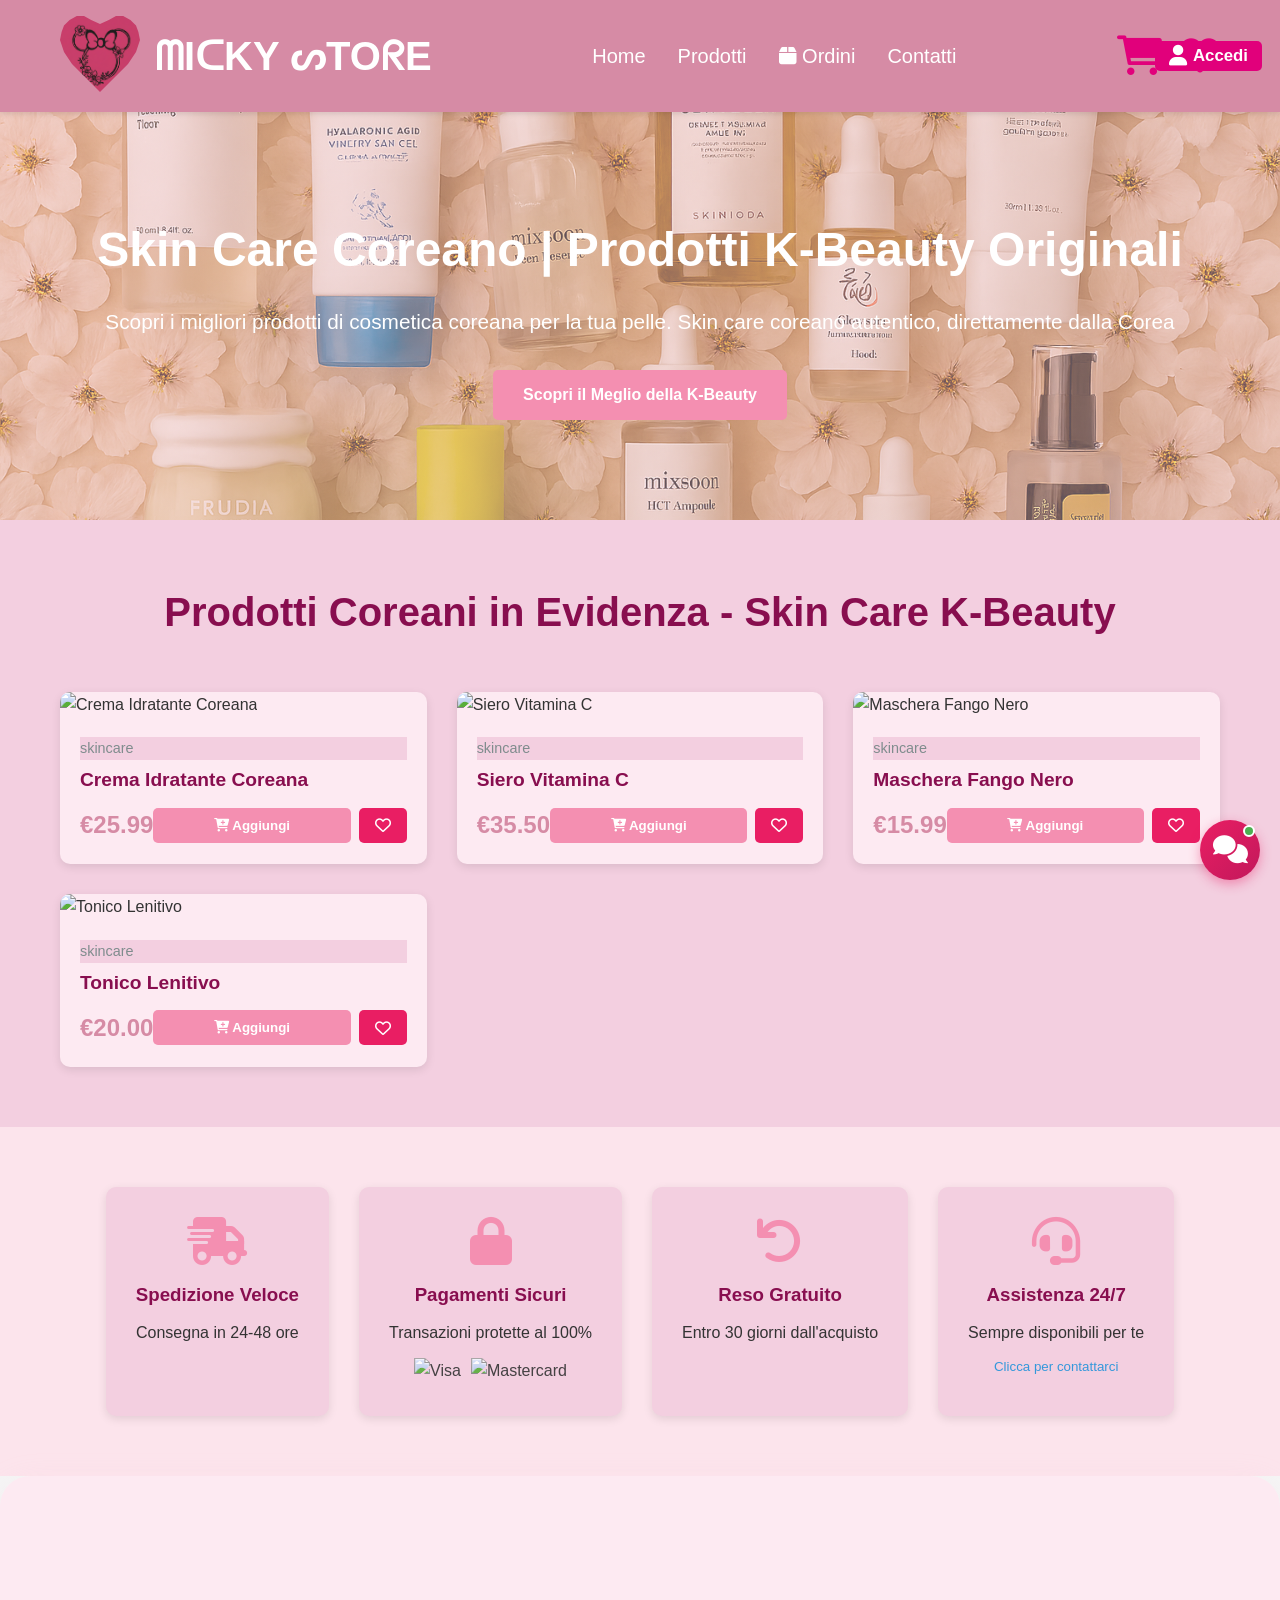
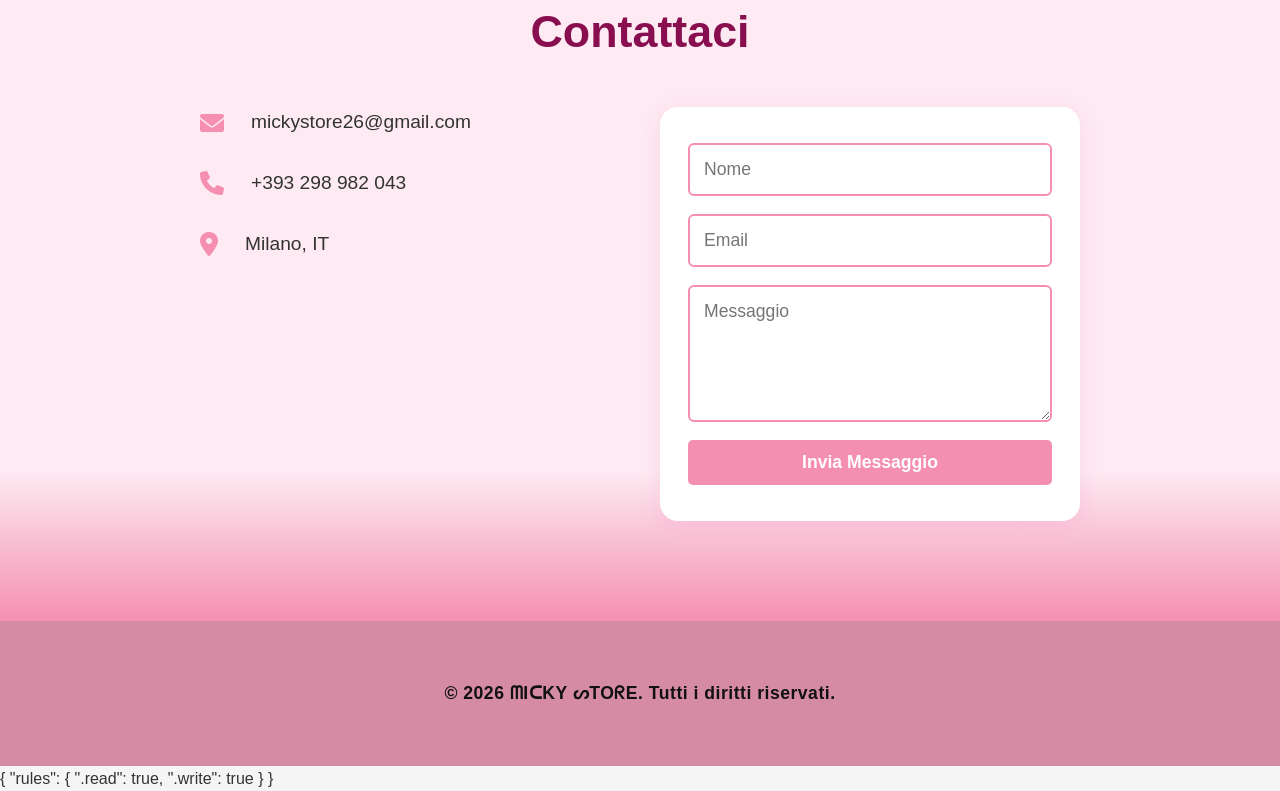
==== commit ae058156: "Add files via upload" ====
--- a/index.html
+++ b/index.html
@@ -53,9 +53,21 @@
                 <input type="text" id="register-username" name="username" required autocomplete="username">
                 <label for="register-email">Email</label>
                 <input type="email" id="register-email" name="email" required autocomplete="email">
+                <label for="register-address">Indirizzo</label>
+                <input type="text" id="register-address" name="address" required autocomplete="street-address"
+                    placeholder="Via, civico">
+                <label for="register-cap">CAP</label>
+                <input type="text" id="register-cap" name="cap" required autocomplete="postal-code" placeholder="CAP">
+                <label for="register-city">Città</label>
+                <input type="text" id="register-city" name="city" required autocomplete="address-level2"
+                    placeholder="Città">
+                <label for="register-country">Paese</label>
+                <input type="text" id="register-country" name="country" required autocomplete="country"
+                    placeholder="Paese">
                 <label for="register-phone">Numero di telefono</label>
                 <div class="phone-row">
-                    <select id="register-prefix" name="prefix" required style="width: 32%; min-width: 80px;">
+                    <select id="register-prefix" name="prefix" required
+                        style="width: 32%; min-width: 80px; font-size: 1.15em;">
                         <option value="+39">🇮🇹 +39</option>
                         <option value="+1">🇺🇸 +1</option>
                         <option value="+44">🇬🇧 +44</option>
@@ -138,6 +150,10 @@
                 </div>
                 <label for="register-password">Password</label>
                 <input type="password" id="register-password" name="password" required autocomplete="new-password">
+                <div class="remember-row" style="margin-bottom: 14px; display: flex; align-items: center; gap: 10px;">
+                    <input type="checkbox" id="subscribe-newsletter" name="subscribe" value="1">
+                    <label for="subscribe-newsletter" style="font-size: 0.95rem;">Iscrivimi alla newsletter</label>
+                </div>
                 <button type="submit" class="btn btn-primary">Registrati</button>
             </form>
         </div>
